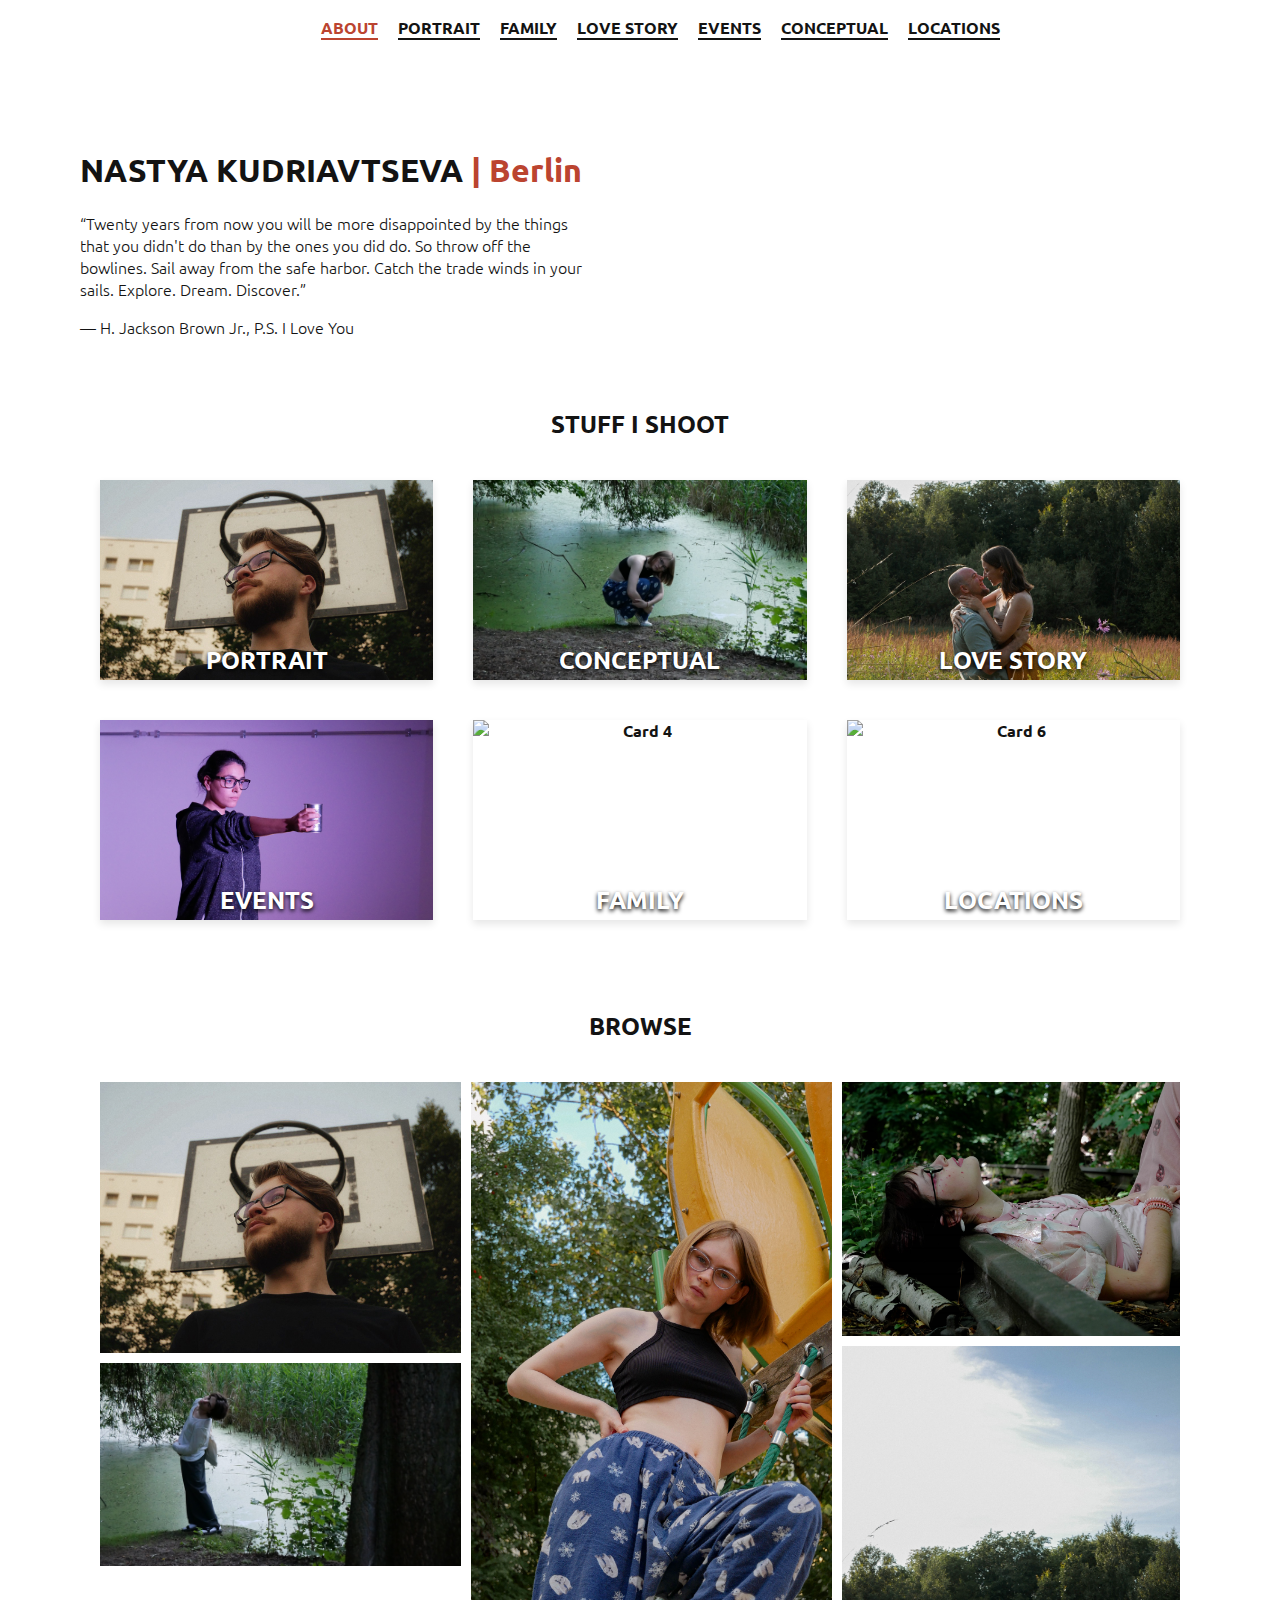
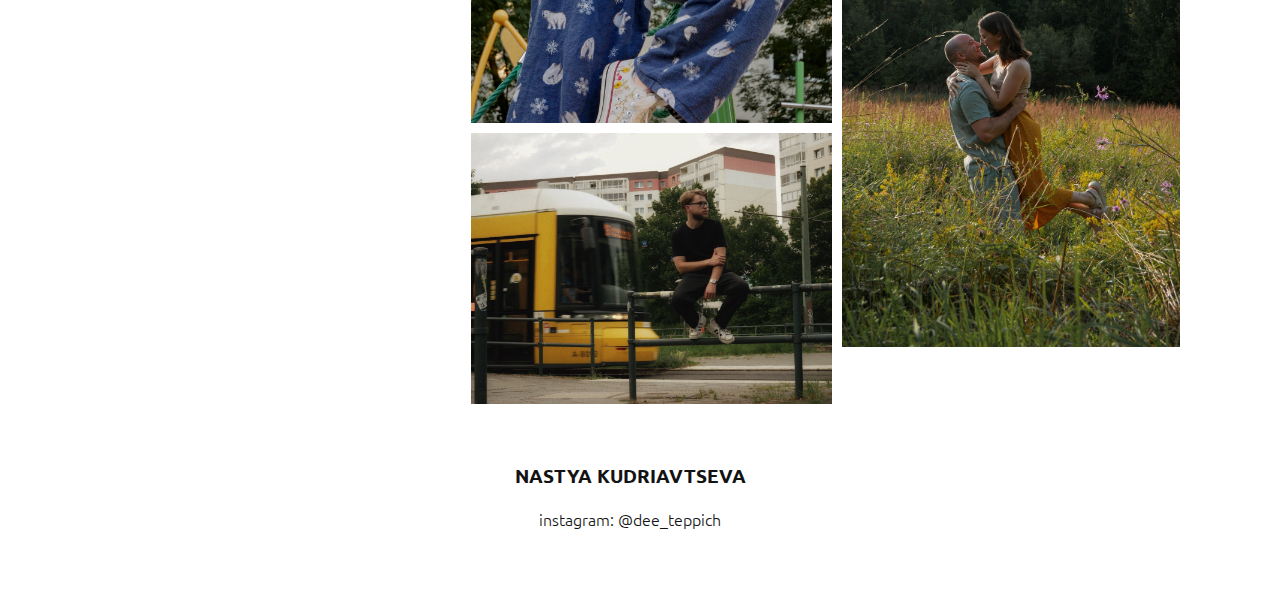
==== index.html @ 4e716c63 "+ cicd conference" ====
<!doctype html>
<html>

<head>
  <title>Photography Portfolio</title>
  <meta name="viewport" content="width=device-width, initial-scale=1.0">
  <link rel="stylesheet" type="text/css" href="styles/main.css" />
  <link rel="stylesheet" type="text/css" href="styles/posts.css" />
  <link rel="stylesheet" type="text/css" href="styles/header.css" />
  <link href='https://fonts.googleapis.com/css?family=Ubuntu' rel='stylesheet'>
  <meta charset=utf-8>
</head>

<body>
  <div class="header">
    <ul class="menu">
      <li class="selected"><a href="index.html">ABOUT</a></li>
      <li><a href="portrait.html">PORTRAIT</a></li>
      <li><a href="family.html">FAMILY</a></li>
      <li><a href="lovestory.html">LOVE STORY</a></li>
      <li><a href="events.html">EVENTS</a></li>
      <li><a href="conceptual.html">CONCEPTUAL</a></li>
      <li><a href="locations.html">LOCATIONS</a></li>
    </ul>
  </div>
  <div class="main-content">
    <div id="about-container" class="content-container container">
      <div class="about-text">
        <h1>NASTYA KUDRIAVTSEVA <span class="red-text">| Berlin</span></h1>
        <p>“Twenty years from now you will be more disappointed by the things that you didn't do than by the ones you did do. So throw off the bowlines. Sail away from the safe harbor. Catch the trade winds in your sails. Explore. Dream. Discover.”</p>
        <p>― H. Jackson Brown Jr., P.S. I Love You</p>
      </div>
      <center><h2 style="margin-top: 70px;">STUFF I SHOOT</h2></center>
      <div class="services-container">
        <div id="portrait-card" class="card" href="portrait.html">
          <a href="portrait.html">
            <img src="images/conceptual/R/photo_2024-07-20_11-48-30.jpg" alt="Card 1">
            <div class="card-text">PORTRAIT</div>
          </a>
        </div>
        <div id="conceptual-card" class="card" data-target="conceptual-container">
          <a href="conceptual.html">
            <img src="images/conceptual/marshes/marshes-2.jpg" alt="Card 5">
            <div class="card-text">CONCEPTUAL</div>
          </a>
        </div>
        <div id="lovestory-card" class="card" data-target="lovestory-container">
          <a href="lovestory.html">
            <img src="images/lovestory/KO/P1110650.jpg" alt="Card 2">
            <div class="card-text">LOVE STORY</div>
          </a>
        </div>
        <div id="events-card" class="card" data-target="events-container">
          <a href="events.html">
            <img src="images/events/2.jpg" alt="Card 3">
            <div class="card-text">EVENTS</div>
          </a>
        </div>
        <div id="family-card" class="card" data-target="family-container">
          <a href="family.html">
            <img src="image4.jpg" alt="Card 4">
            <div class="card-text">FAMILY</div>
          </a>
        </div>
        <div id="locations-card" class="card" data-target="locations-container">
          <a href="locations.html">
            <img src="images/nature/field/P1110394.JPG" alt="Card 6">
            <div class="card-text">LOCATIONS</div>
          </a>
        </div>
      </div>
      <center><h2 style="margin-top: 70px; margin-bottom: 40px;">BROWSE</h2></center>
      <div class="feed-container">
        <div class="column">
          <img src="images/conceptual/R/photo_2024-07-20_11-48-30.jpg" alt="Image 1">
          <img src="images/conceptual/marshes/marshes-1.jpg" alt="Image 3">
        </div>
        <div class="column">
          <img src="images/conceptual/masha/P1120970.jpg" alt="Image 6">
            <img src="images/conceptual/R/photo_2024-07-20_11-48-37.jpg" alt="Image 5">
        </div>
        <div class="column">
          <img src="images/conceptual/1/nps-3.jpg" alt="Image 4">
          <img src="images/lovestory/KO/P1110650.jpg" alt="Image 9">
        </div>
      </div>
    </div>
  </div>
  <footer>
    <h3>NASTYA KUDRIAVTSEVA</h3>
    <p>instagram: @dee_teppich</p>
  </footer>
</body>
<script src="scripts/populate-photos.js"></script>

</html>
---- styles/main.css ----
body, html {
  height: 100%;
  margin: 0;
  font-family: 'Ubuntu', sans-serif;
  font-weight: 200;
  background-color: #ffffff;
  color: #131313;
}

h1 {
  font-weight: 800;
}

a {
  color: inherit;
  cursor: pointer;
  text-decoration: none;
  font-weight: 700;
}

footer {
  padding: 20px 40px 60px 20px;
  text-align: center;
}
.subheader{
  display: flex;
  justify-content: center;
  align-items: center;
  position: fixed;
  top: 50px;
  width: 100%;
  font-size: xx-small;
  margin: 0 20px 0px 20px;
  background-color: #ffffff;
  z-index: 10;
}
.header {
  display: flex;
  justify-content: center;
  align-items: center;
  position: fixed;
  margin: 0 20px 0px 20px;
  top: 0;
  width: 100%;
  background-color: #ffffff;
  z-index: 10;
}

.layout-grid {
  margin: 60px 50px 0 50px;
  display: grid;
  grid-template-columns: 400px auto;
  gap: 40px;
}

.languages {
  width: 230px;
}

a.selected {
  color: #bb4430;
}

.red-text {
  color: #bb4430;
}

.main-content {
  margin: 150px 80px 0px 80px;
}

#about-container {
  min-height: 700px;
}

.services-container {
  display: grid;
  grid-template-columns: repeat(3, 1fr);
  gap: 40px;
  padding: 20px;
  background-image: url('images/personal/R/photo_2024-07-20_11-48-30.jpg');
  background-size: cover;
  background-position: center;
  height: 100%;
}

.card {
  position: relative;
  background-color: rgba(255, 255, 255, 0.8);
  text-align: center;
  box-shadow: 0 4px 8px rgba(0, 0, 0, 0.1);
  transition: transform 0.2s;
  overflow: hidden;
}

.card img {
  width: 100%;
  height: 200px;
  object-fit: cover;
  display: block;
}

.card:hover {
  transform: scale(1.05);
  cursor: pointer;
}

.card-text {
  position: absolute;
  top: 90%;
  left: 50%;
  transform: translate(-50%, -50%);
  color: white;
  font-size: 1.5em;
  font-weight: bold;
  text-shadow: 0 2px 4px rgba(0, 0, 0, 1);
  z-index: 3;
}

.about-text {
  width: 40vw;
}

@media (max-width: 768px) {
  .services-container {
    grid-template-columns: repeat(2, 1fr);
    gap: 20px;
  }
  .main-content {
    margin: 100px 20px 0px 20px;
  }
  .about-text {
    width: 80vw;
  }
  .card-text {
    font-size: 1em;
  }
}

@media (max-width: 480px) {
  .services-container {
    grid-template-columns: 1fr;
    gap: 10px;
  }
}
---- styles/posts.css ----
.photo-grid {
  display: grid;
  grid-template-columns: repeat(auto-fill, minmax(200px, 1fr));
  gap: 10px;
}

.photo-grid-collage {
  display: grid;
  grid-template-columns: repeat(3, 1fr);
  gap: 10px;
}

.photo-item-collage.large {
  grid-column: span 2;
  grid-row: span 2;
}

.photo-item img, .photo-item-collage img {
  width: 100%;
  height: 100%;
  object-fit: cover;

  cursor: pointer;
}



.feed-container {
  display: flex;
  justify-content: space-around;
  gap: 10px;
  margin: 20px;
}


.feed-container  .column {
  display: flex;
  flex-direction: column;
  gap: 10px;
}


.feed-container .column img {
  width: 100%;
  height: auto;
  object-fit: cover;
}

@media (max-width: 768px) {
  .feed-container {
    flex-direction: column;
  }
}
---- styles/header.css ----
.sidebar {
  position: fixed;
  top: 50px;
  bottom: 0;
  width: 250px;
}


.menu li {
  color: #131313;
  border-bottom: 2px solid #131313;
  margin: 0;
  font-size: 16px;
  cursor: pointer;
}

.menu {
  display:flex;
  gap: 20px;
  list-style-type: none;
  padding: 0;
}

.menu li.selected {
  color: #bb4430;
  border-color: #bb4430;
}

.intro .subtitle {
  font-size: 20px;
  color: #414141;
}

.intro .title {
  font-size: 40px;
}

@media (max-width: 768px) {
  .menu li {
    font-size: 12px;
  }
}

@media (max-width: 768px) {
  .menu li {
    font-size: 12px;
  }
}

.subheader .menu li{
  font-size: 12px
}
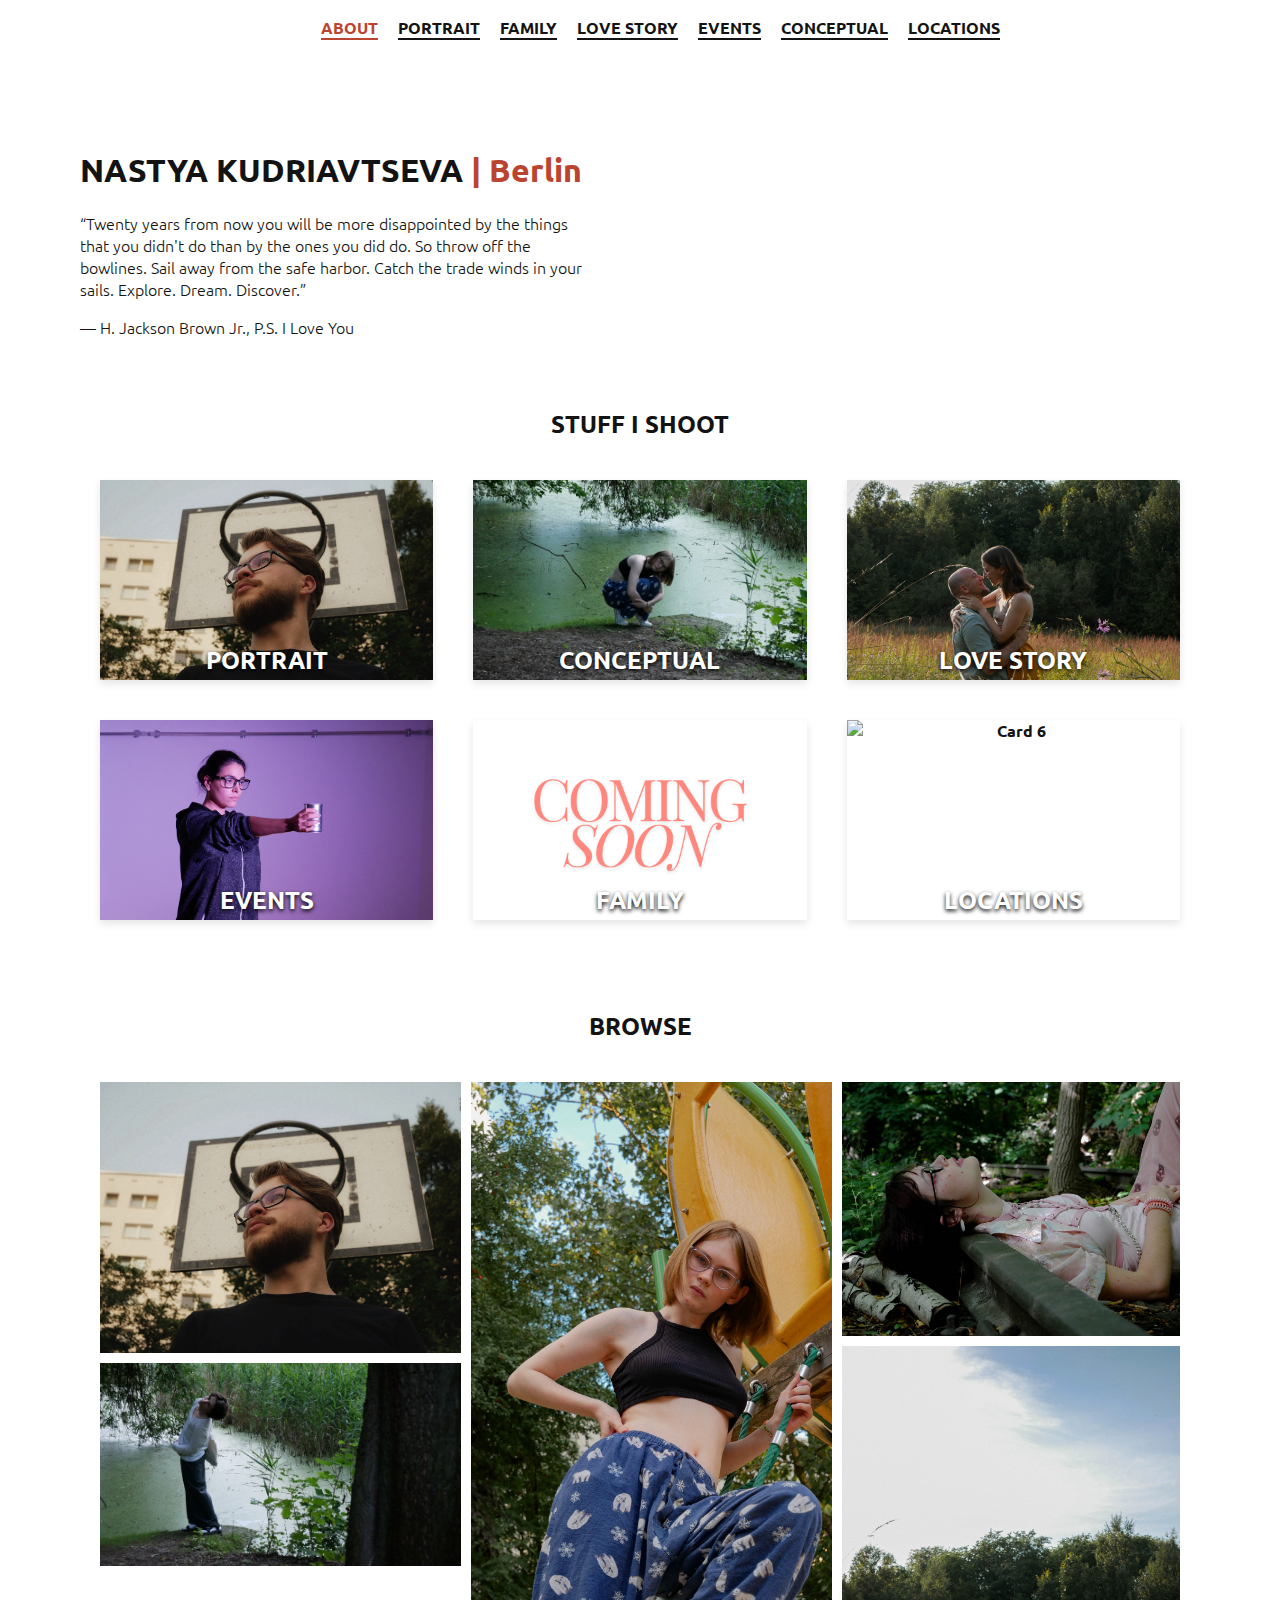
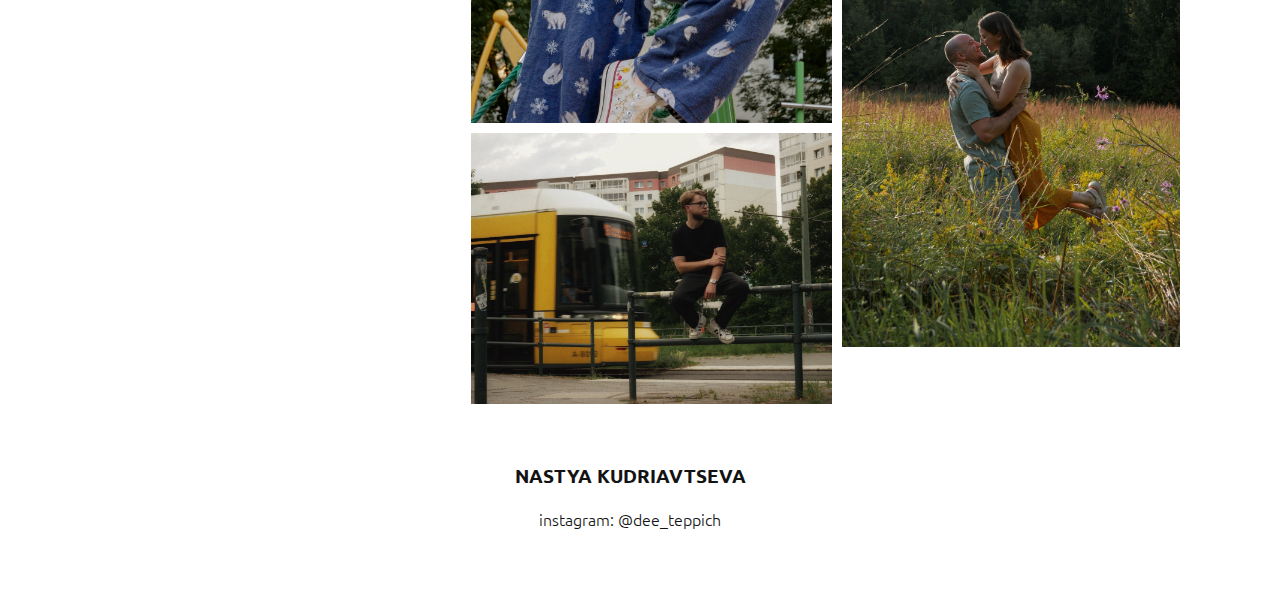
==== commit 49ca1d5a: "+ coming soon banner" ====
--- a/index.html
+++ b/index.html
@@ -58,7 +58,7 @@
         </div>
         <div id="family-card" class="card" data-target="family-container">
           <a href="family.html">
-            <img src="image4.jpg" alt="Card 4">
+            <img src="images/COMING SOON.png" alt="Card 4">
             <div class="card-text">FAMILY</div>
           </a>
         </div>
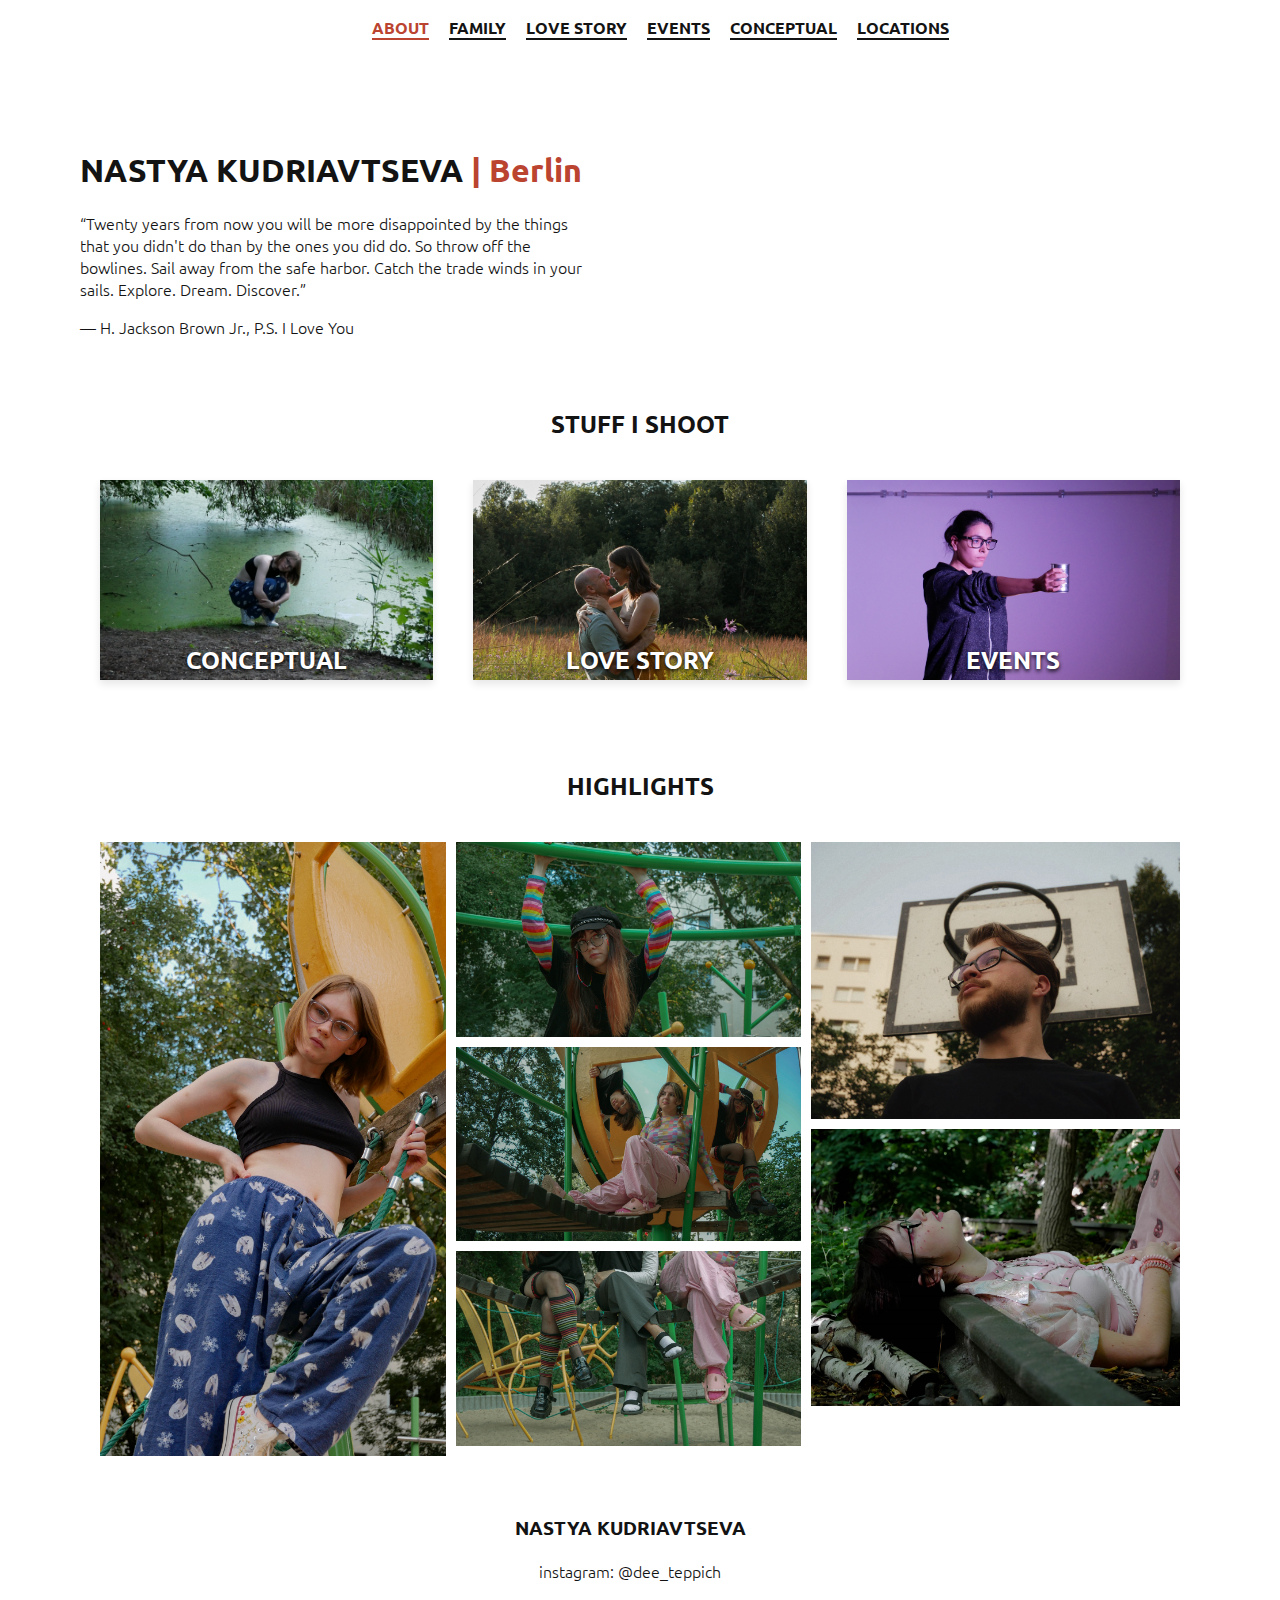
==== commit dabb212e: "redesign" ====
--- a/index.html
+++ b/index.html
@@ -2,7 +2,7 @@
 <html>
 
 <head>
-  <title>Photography Portfolio</title>
+  <title>Nastya Ku, photography</title>
   <meta name="viewport" content="width=device-width, initial-scale=1.0">
   <link rel="stylesheet" type="text/css" href="styles/main.css" />
   <link rel="stylesheet" type="text/css" href="styles/posts.css" />
@@ -15,7 +15,6 @@
   <div class="header">
     <ul class="menu">
       <li class="selected"><a href="index.html">ABOUT</a></li>
-      <li><a href="portrait.html">PORTRAIT</a></li>
       <li><a href="family.html">FAMILY</a></li>
       <li><a href="lovestory.html">LOVE STORY</a></li>
       <li><a href="events.html">EVENTS</a></li>
@@ -32,12 +31,6 @@
       </div>
       <center><h2 style="margin-top: 70px;">STUFF I SHOOT</h2></center>
       <div class="services-container">
-        <div id="portrait-card" class="card" href="portrait.html">
-          <a href="portrait.html">
-            <img src="images/conceptual/R/photo_2024-07-20_11-48-30.jpg" alt="Card 1">
-            <div class="card-text">PORTRAIT</div>
-          </a>
-        </div>
         <div id="conceptual-card" class="card" data-target="conceptual-container">
           <a href="conceptual.html">
             <img src="images/conceptual/marshes/marshes-2.jpg" alt="Card 5">
@@ -56,32 +49,21 @@
             <div class="card-text">EVENTS</div>
           </a>
         </div>
-        <div id="family-card" class="card" data-target="family-container">
-          <a href="family.html">
-            <img src="images/COMING SOON.png" alt="Card 4">
-            <div class="card-text">FAMILY</div>
-          </a>
-        </div>
-        <div id="locations-card" class="card" data-target="locations-container">
-          <a href="locations.html">
-            <img src="images/nature/field/P1110394.JPG" alt="Card 6">
-            <div class="card-text">LOCATIONS</div>
-          </a>
-        </div>
+       
       </div>
-      <center><h2 style="margin-top: 70px; margin-bottom: 40px;">BROWSE</h2></center>
+      <center><h2 style="margin-top: 70px; margin-bottom: 40px;">HIGHLIGHTS</h2></center>
       <div class="feed-container">
         <div class="column">
-          <img src="images/conceptual/R/photo_2024-07-20_11-48-30.jpg" alt="Image 1">
-          <img src="images/conceptual/marshes/marshes-1.jpg" alt="Image 3">
+          <img src="images/conceptual/masha/P1120970.jpg" alt="Image 6">
         </div>
         <div class="column">
-          <img src="images/conceptual/masha/P1120970.jpg" alt="Image 6">
-            <img src="images/conceptual/R/photo_2024-07-20_11-48-37.jpg" alt="Image 5">
+          <img src="images/conceptual/playground/7.jpg" alt="Image 3">
+          <img src="images/conceptual/playground/5.jpg" alt="Image 3">
+          <img src="images/conceptual/playground/6.jpg" alt="Image 3">
         </div>
         <div class="column">
+          <img src="images/conceptual/R/photo_2024-07-20_11-48-30.jpg" alt="Image 1">
           <img src="images/conceptual/1/nps-3.jpg" alt="Image 4">
-          <img src="images/lovestory/KO/P1110650.jpg" alt="Image 9">
         </div>
       </div>
     </div>
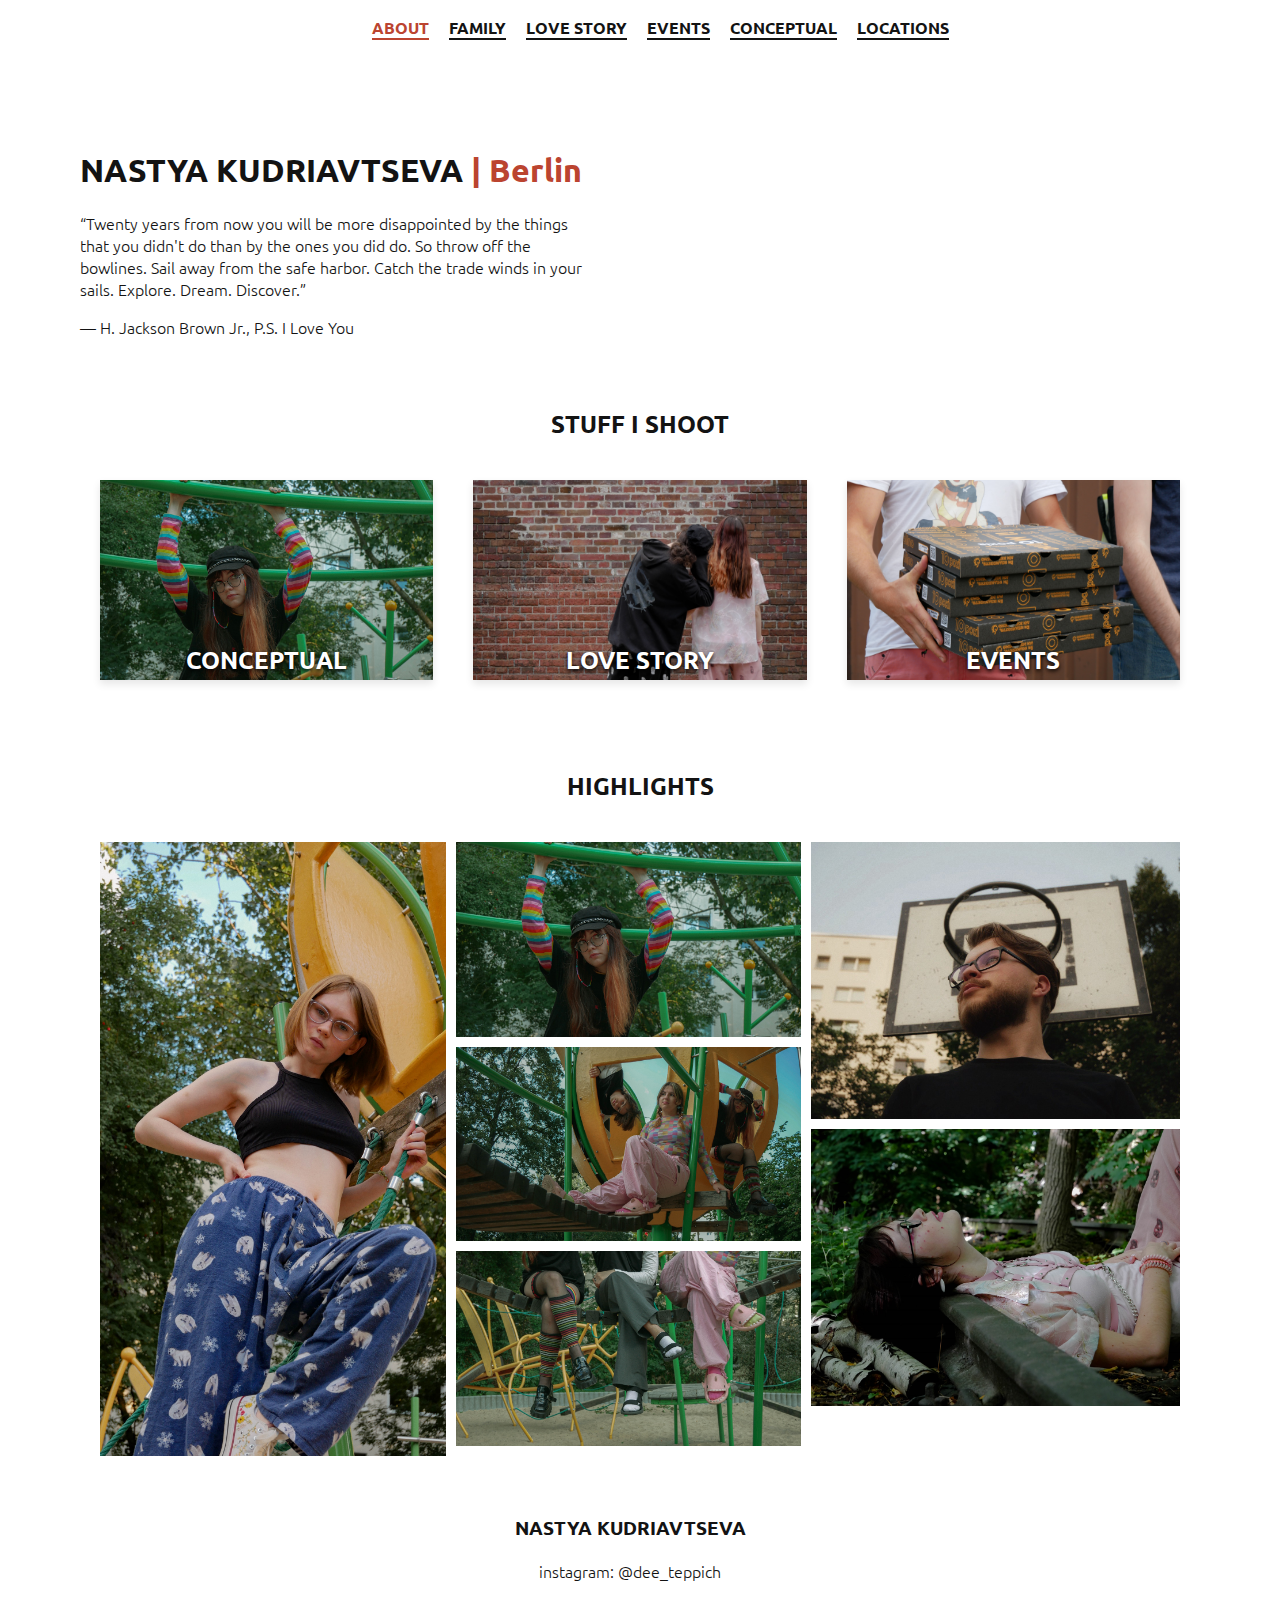
==== commit 821d4e76: "updated thumbnails" ====
--- a/index.html
+++ b/index.html
@@ -33,19 +33,19 @@
       <div class="services-container">
         <div id="conceptual-card" class="card" data-target="conceptual-container">
           <a href="conceptual.html">
-            <img src="images/conceptual/marshes/marshes-2.jpg" alt="Card 5">
+            <img src="images/conceptual/playground/7.jpg"  alt="Card 5">
             <div class="card-text">CONCEPTUAL</div>
           </a>
         </div>
         <div id="lovestory-card" class="card" data-target="lovestory-container">
           <a href="lovestory.html">
-            <img src="images/lovestory/KO/P1110650.jpg" alt="Card 2">
+            <img src="images/lovestory/1/P1090209.jpg" alt="Card 2">
             <div class="card-text">LOVE STORY</div>
           </a>
         </div>
         <div id="events-card" class="card" data-target="events-container">
           <a href="events.html">
-            <img src="images/events/2.jpg" alt="Card 3">
+            <img src= "images/events/CICDconference/4.jpg"alt="Card 3">
             <div class="card-text">EVENTS</div>
           </a>
         </div>
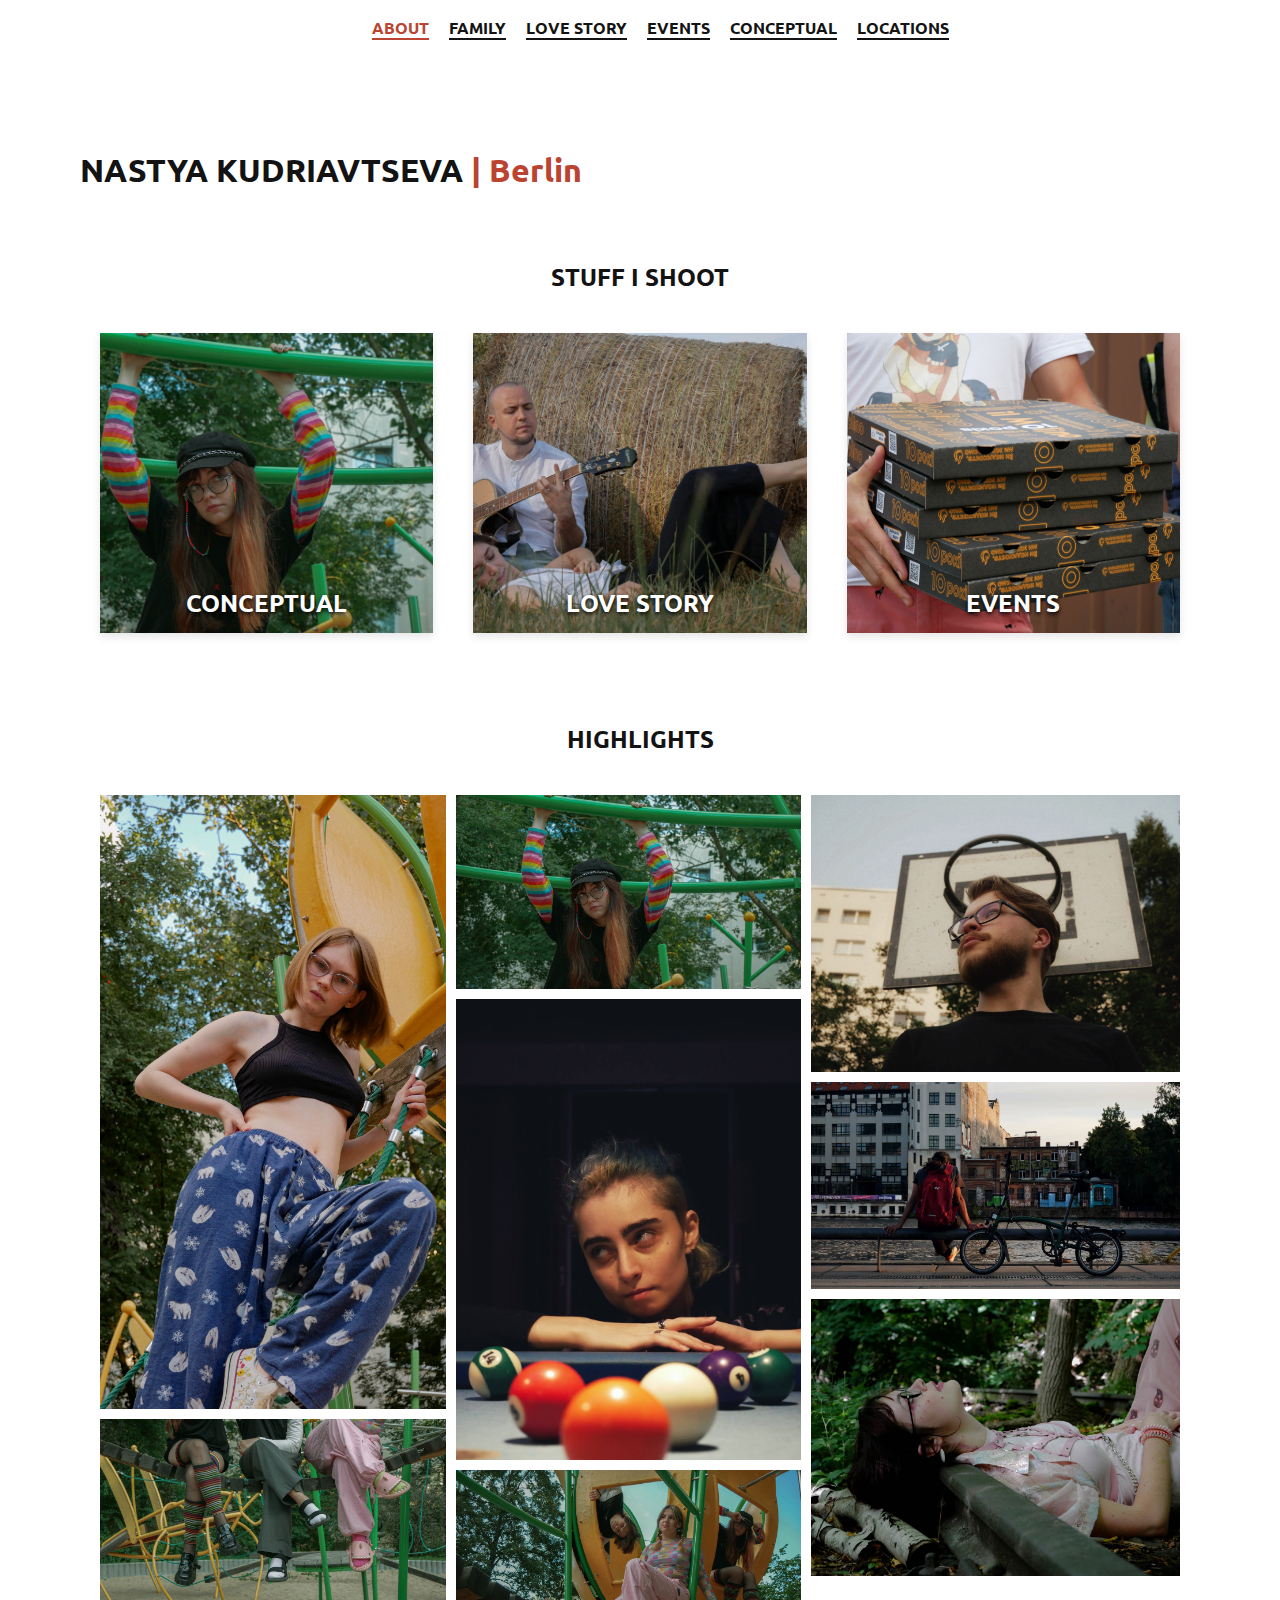
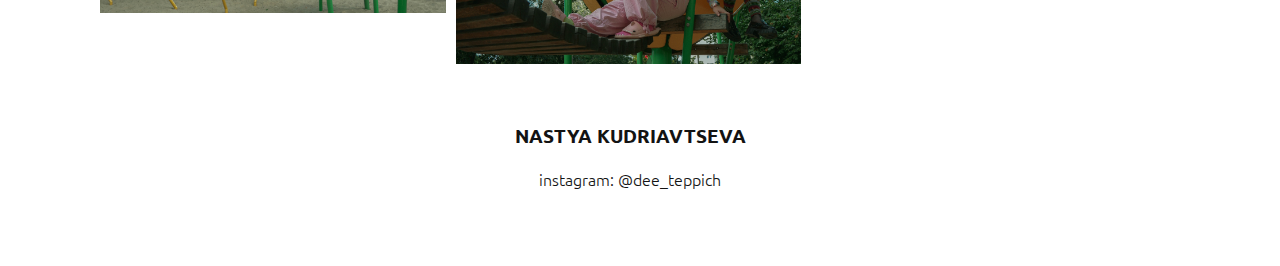
==== commit 522ad534: "+ pics to highlights" ====
--- a/index.html
+++ b/index.html
@@ -26,8 +26,6 @@
     <div id="about-container" class="content-container container">
       <div class="about-text">
         <h1>NASTYA KUDRIAVTSEVA <span class="red-text">| Berlin</span></h1>
-        <p>“Twenty years from now you will be more disappointed by the things that you didn't do than by the ones you did do. So throw off the bowlines. Sail away from the safe harbor. Catch the trade winds in your sails. Explore. Dream. Discover.”</p>
-        <p>― H. Jackson Brown Jr., P.S. I Love You</p>
       </div>
       <center><h2 style="margin-top: 70px;">STUFF I SHOOT</h2></center>
       <div class="services-container">
@@ -39,7 +37,7 @@
         </div>
         <div id="lovestory-card" class="card" data-target="lovestory-container">
           <a href="lovestory.html">
-            <img src="images/lovestory/1/P1090209.jpg" alt="Card 2">
+            <img src="images/lovestory/KO/P1110316.jpg" alt="Card 2">
             <div class="card-text">LOVE STORY</div>
           </a>
         </div>
@@ -55,14 +53,16 @@
       <div class="feed-container">
         <div class="column">
           <img src="images/conceptual/masha/P1120970.jpg" alt="Image 6">
+          <img src="images/conceptual/playground/6.jpg" alt="Image 3">
         </div>
         <div class="column">
           <img src="images/conceptual/playground/7.jpg" alt="Image 3">
+          <img src="images/conceptual/billiard/rk-portrait.jpg" alt="Image 3">
           <img src="images/conceptual/playground/5.jpg" alt="Image 3">
-          <img src="images/conceptual/playground/6.jpg" alt="Image 3">
         </div>
         <div class="column">
           <img src="images/conceptual/R/photo_2024-07-20_11-48-30.jpg" alt="Image 1">
+          <img src="images/city/bikeguy.jpg" alt="Image 1">
           <img src="images/conceptual/1/nps-3.jpg" alt="Image 4">
         </div>
       </div>
--- a/styles/main.css
+++ b/styles/main.css
@@ -95,7 +95,7 @@
 
 .card img {
   width: 100%;
-  height: 200px;
+  height: 300px;
   object-fit: cover;
   display: block;
 }
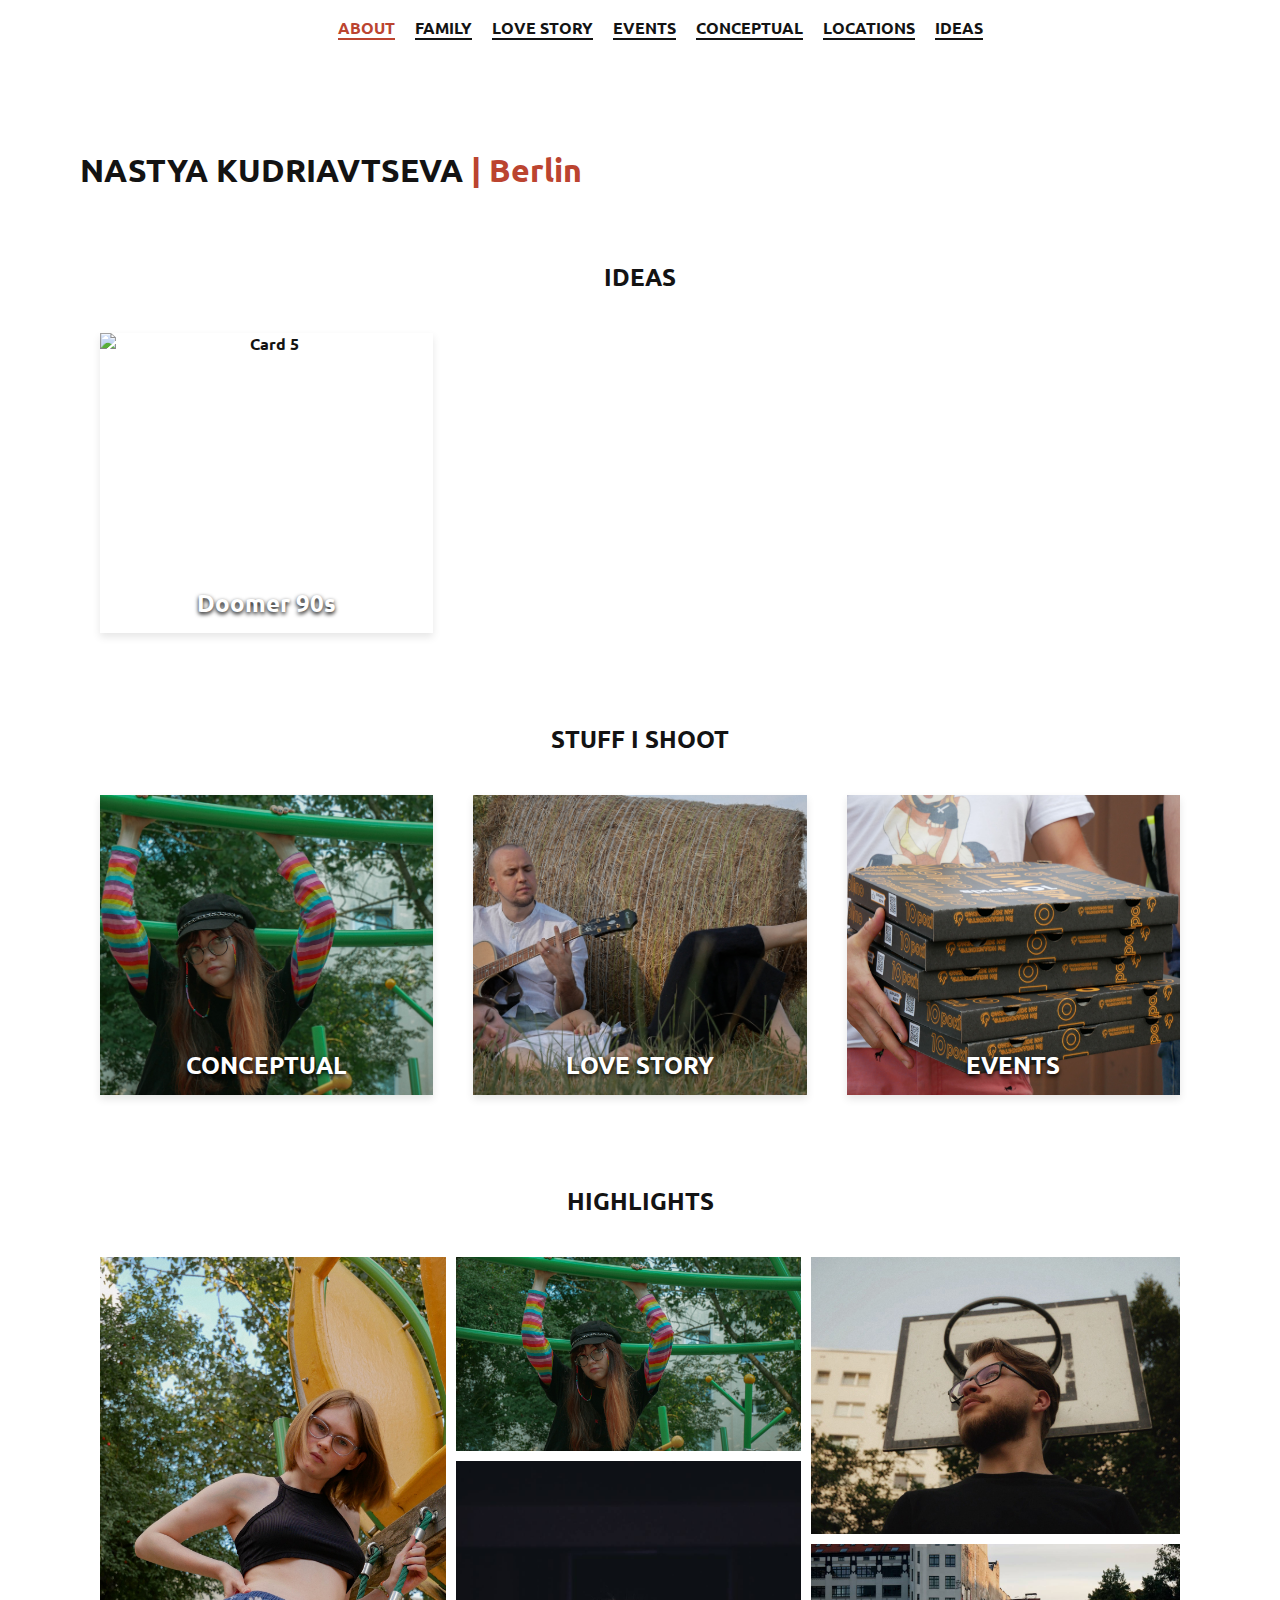
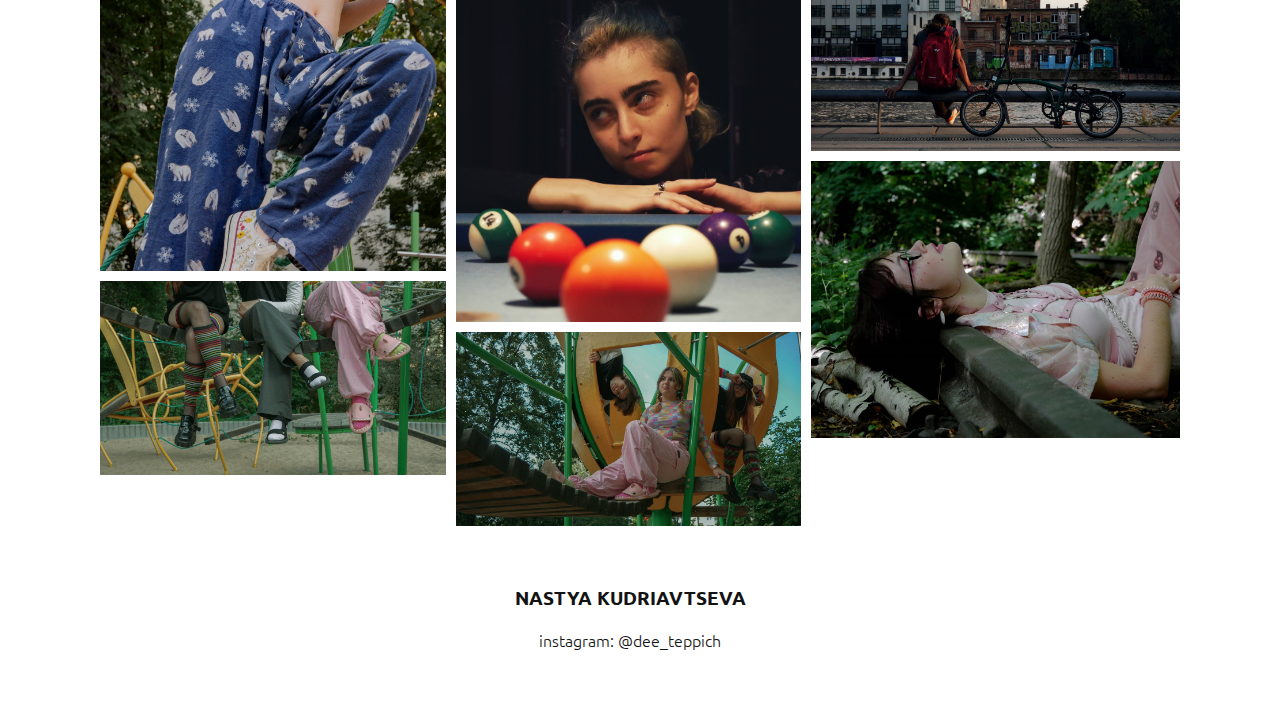
==== commit 1eb8a1f9: "+ IDEAS section" ====
--- a/index.html
+++ b/index.html
@@ -20,12 +20,23 @@
       <li><a href="events.html">EVENTS</a></li>
       <li><a href="conceptual.html">CONCEPTUAL</a></li>
       <li><a href="locations.html">LOCATIONS</a></li>
+      <li><a href="ideas.html">IDEAS</a></li>
     </ul>
   </div>
   <div class="main-content">
     <div id="about-container" class="content-container container">
       <div class="about-text">
         <h1>NASTYA KUDRIAVTSEVA <span class="red-text">| Berlin</span></h1>
+      </div>
+      <center><h2 style="margin-top: 70px;">IDEAS</h2></center>
+      <div class="services-container">
+        <div id="conceptual-card" class="card" data-target="conceptual-container">
+          <a href="ideas.html">
+            <img src="https://i.pinimg.com/736x/44/5b/46/445b46f2e92edd3ed0817caed758c767.jpg"  alt="Card 5">
+            <div class="card-text">Doomer 90s</div>
+          </a>
+        </div>
+       
       </div>
       <center><h2 style="margin-top: 70px;">STUFF I SHOOT</h2></center>
       <div class="services-container">
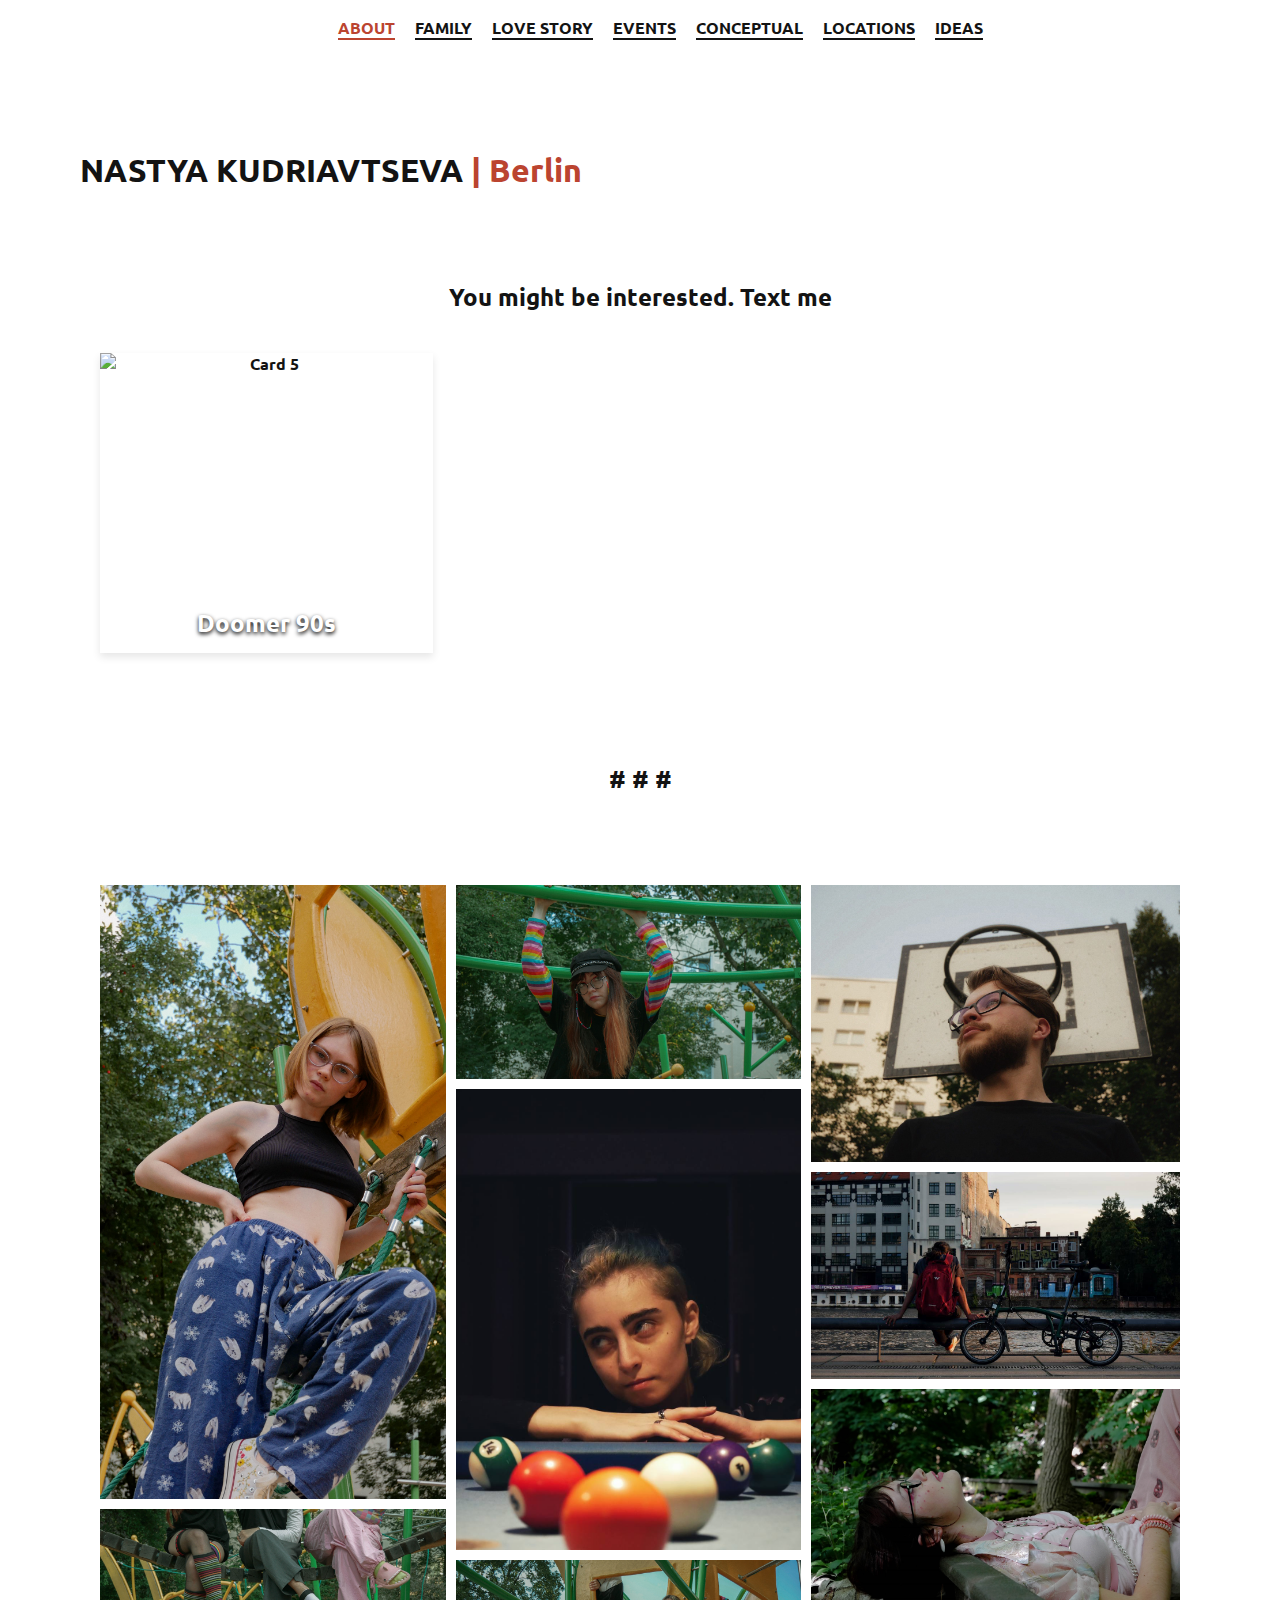
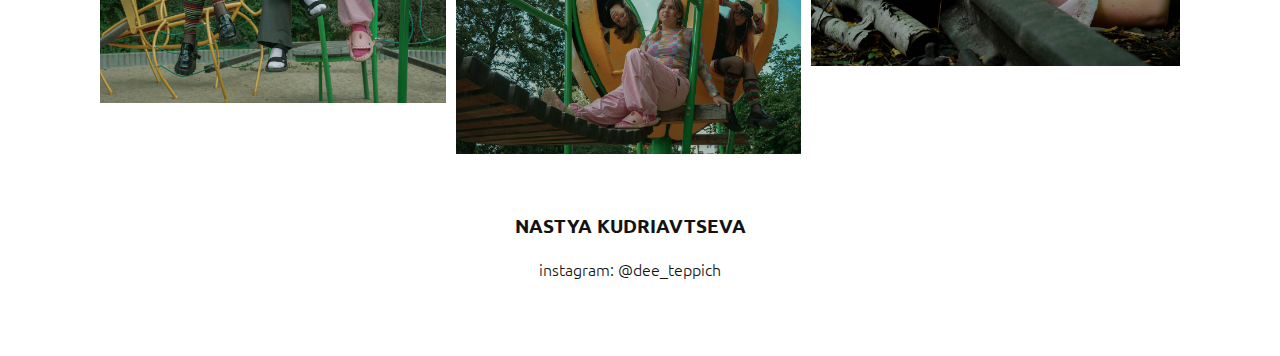
==== commit 512079ed: "какой-то там маппинг для идей" ====
--- a/index.html
+++ b/index.html
@@ -28,7 +28,7 @@
       <div class="about-text">
         <h1>NASTYA KUDRIAVTSEVA <span class="red-text">| Berlin</span></h1>
       </div>
-      <center><h2 style="margin-top: 70px;">IDEAS</h2></center>
+      <center><h2 style="margin-top: 90px;">You might be interested. Text me</h2></center>
       <div class="services-container">
         <div id="conceptual-card" class="card" data-target="conceptual-container">
           <a href="ideas.html">
@@ -38,29 +38,7 @@
         </div>
        
       </div>
-      <center><h2 style="margin-top: 70px;">STUFF I SHOOT</h2></center>
-      <div class="services-container">
-        <div id="conceptual-card" class="card" data-target="conceptual-container">
-          <a href="conceptual.html">
-            <img src="images/conceptual/playground/7.jpg"  alt="Card 5">
-            <div class="card-text">CONCEPTUAL</div>
-          </a>
-        </div>
-        <div id="lovestory-card" class="card" data-target="lovestory-container">
-          <a href="lovestory.html">
-            <img src="images/lovestory/KO/P1110316.jpg" alt="Card 2">
-            <div class="card-text">LOVE STORY</div>
-          </a>
-        </div>
-        <div id="events-card" class="card" data-target="events-container">
-          <a href="events.html">
-            <img src= "images/events/CICDconference/4.jpg"alt="Card 3">
-            <div class="card-text">EVENTS</div>
-          </a>
-        </div>
-       
-      </div>
-      <center><h2 style="margin-top: 70px; margin-bottom: 40px;">HIGHLIGHTS</h2></center>
+      <center><h2 style="margin: 90px 0 90px 0;"># # #</h2></center>
       <div class="feed-container">
         <div class="column">
           <img src="images/conceptual/masha/P1120970.jpg" alt="Image 6">
